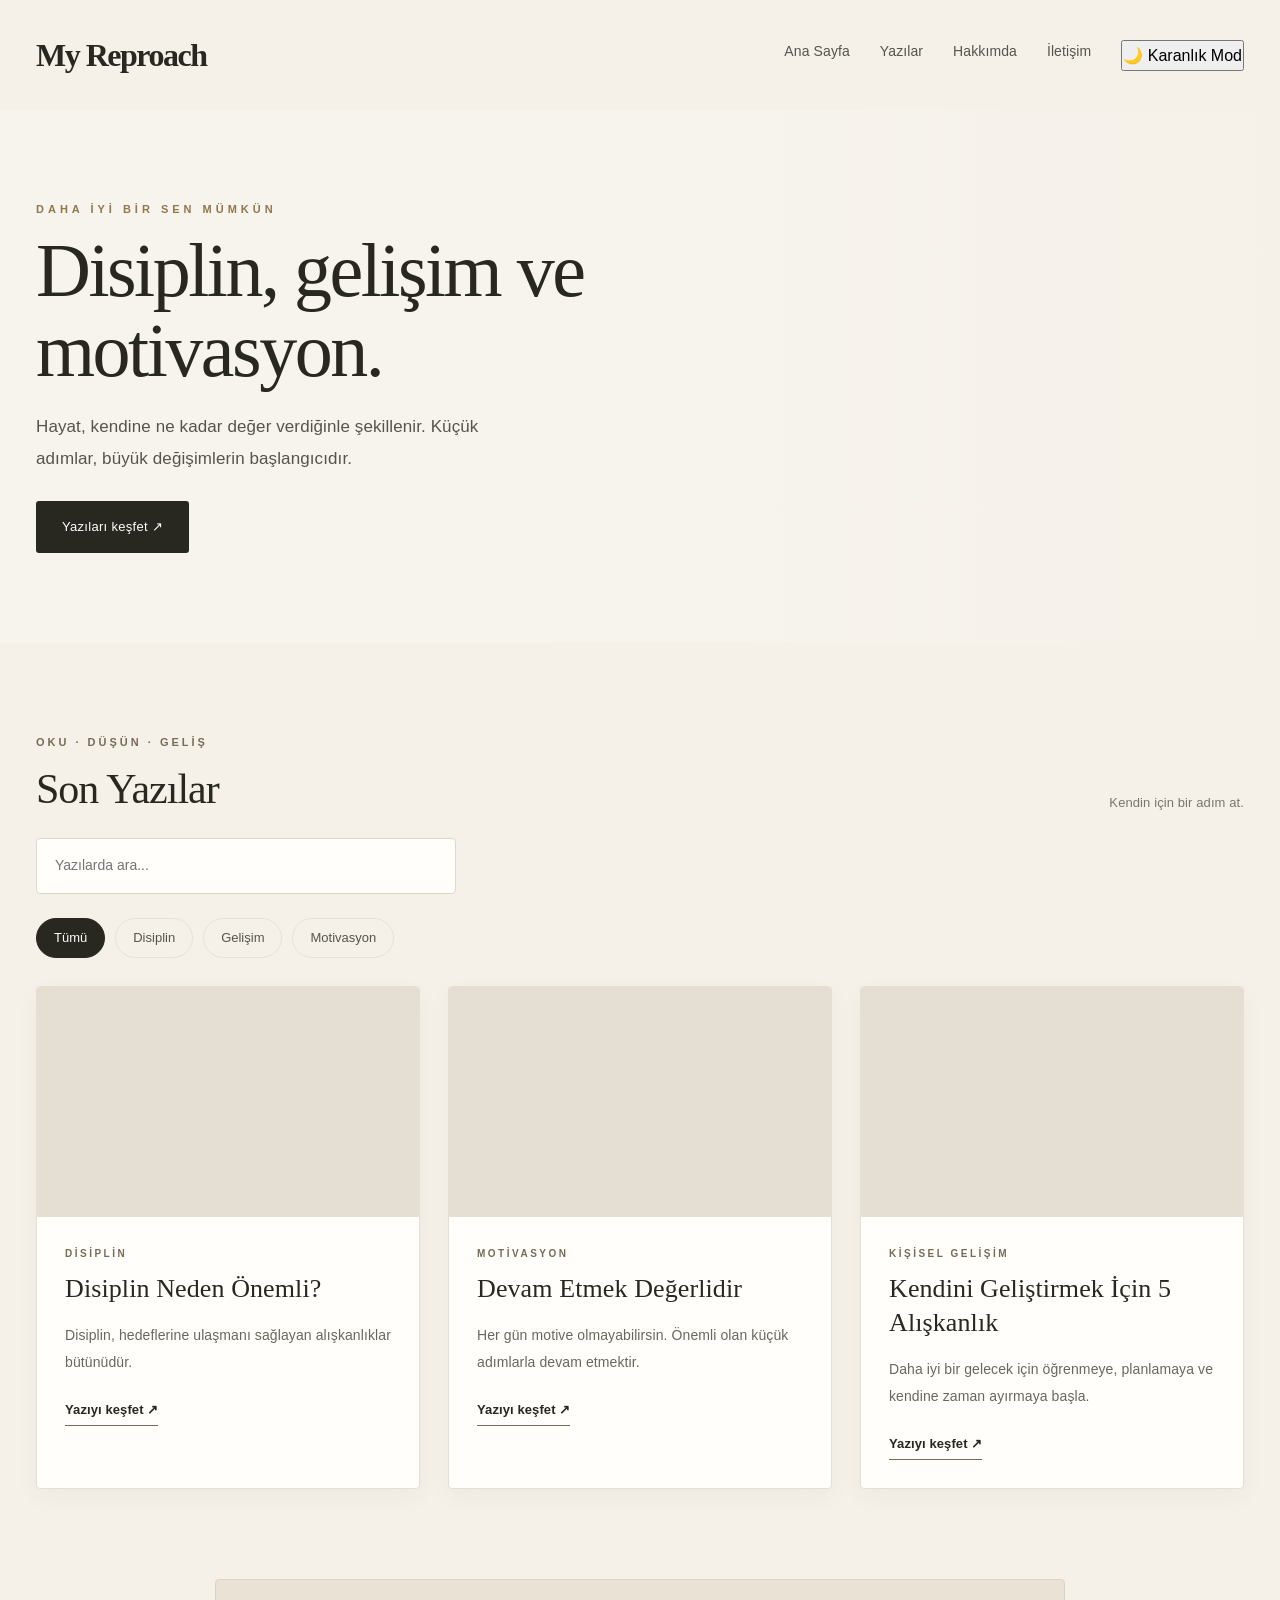
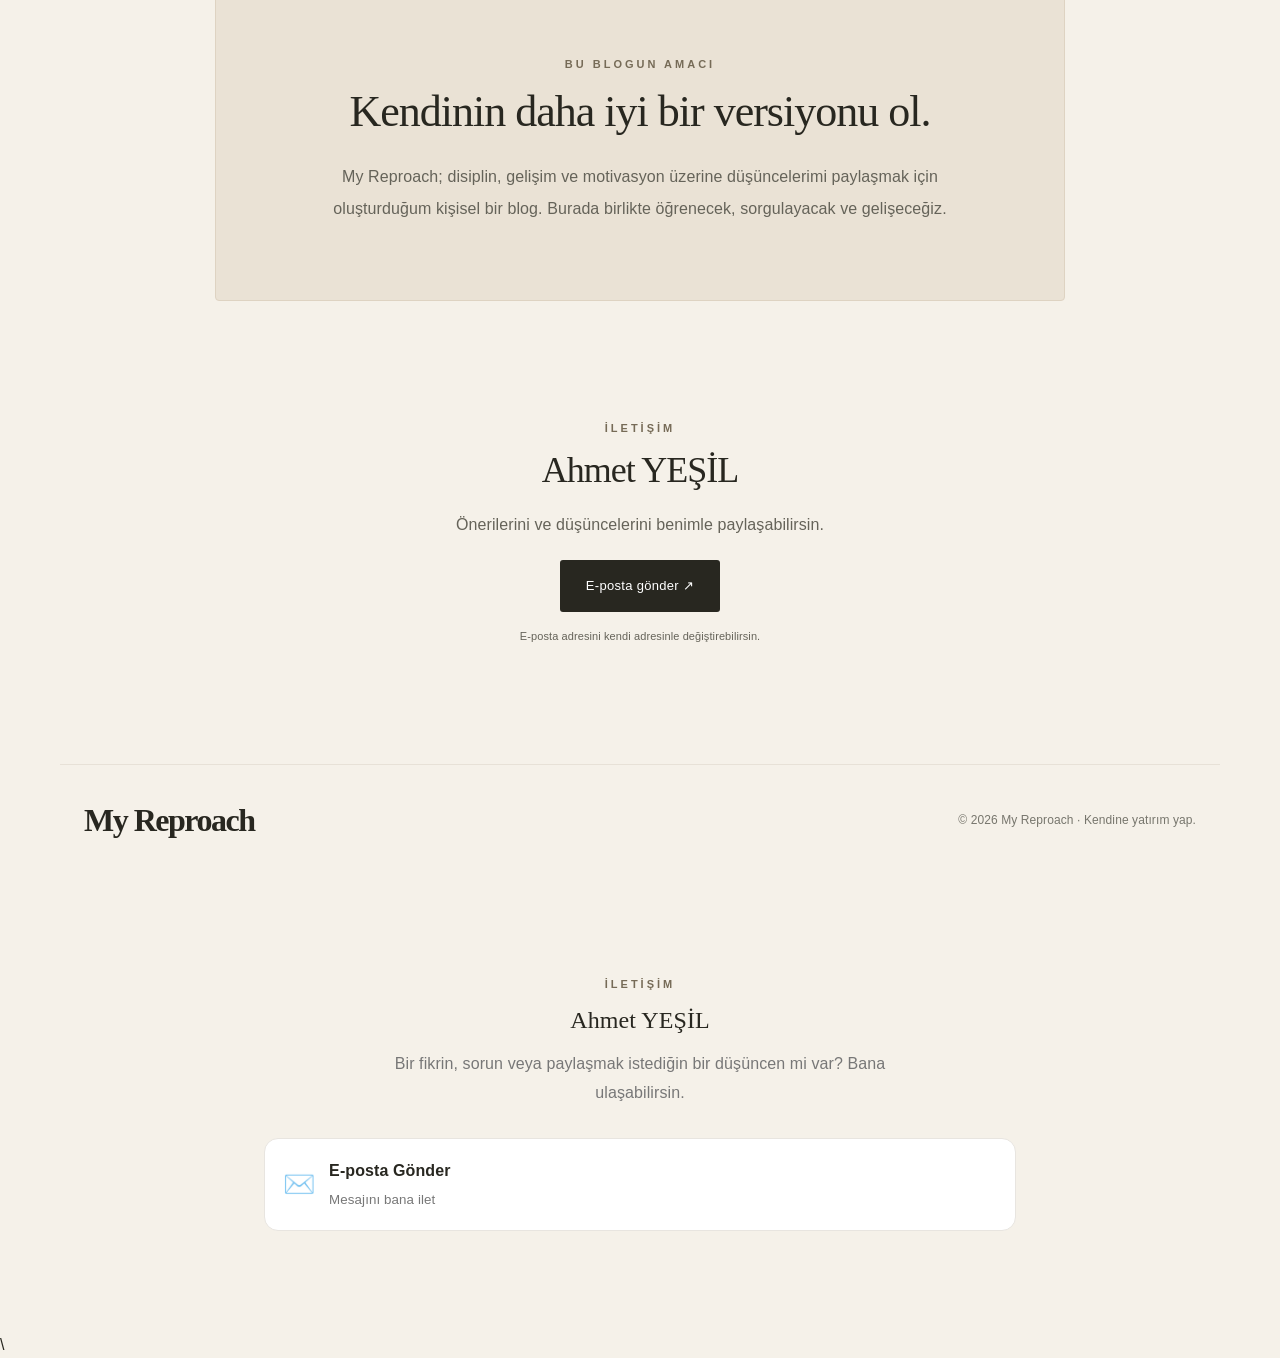
==== my blog.html @ d15cd42d "Add files via upload" ====
<!DOCTYPE html>
<html lang="tr">
<head>
  <meta charset="UTF-8">
  <meta name="viewport" content="width=device-width, initial-scale=1.0">
  <meta name="description" content="My Reproach — disiplin, kişisel gelişim ve motivasyon.">
  <title>My Reproach | Daha İyi Bir Sen</title>
  <link rel="stylesheet" href="style.css">
</head>
<body>

<header class="header">
  <a class="logo" href="#anasayfa">My Reproach</a>
  <nav class="nav">
    <a href="#anasayfa">Ana Sayfa</a>
    <a href="#yazilar">Yazılar</a>
    <a href="#hakkimda">Hakkımda</a>
    <a href="#iletisim">İletişim</a>
    <button id="theme-toggle" type="button">🌙 Karanlık Mod</button>
  </nav>
</header>

<main>
  <section class="hero" id="anasayfa">
    <div class="hero-content">
      <p class="eyebrow">DAHA İYİ BİR SEN MÜMKÜN</p>
      <h1>Disiplin, gelişim ve motivasyon.</h1>
      <p class="hero-text">
        Hayat, kendine ne kadar değer verdiğinle şekillenir.
        Küçük adımlar, büyük değişimlerin başlangıcıdır.
      </p>
      <a href="#yazilar" class="button">Yazıları keşfet ↗</a>
    </div>
  </section>

  <section class="content" id="yazilar">
    <div class="section-heading">
      <div>
        <p class="eyebrow">OKU · DÜŞÜN · GELİŞ</p>
        <h2>Son Yazılar</h2>
      </div>
      <span class="muted">Kendin için bir adım at.</span>
    </div>

    <div class="search-box">
      <input
              type="search"
              id="article-search"
              placeholder="Yazılarda ara..."
              aria-label="Blog yazılarında ara"
      >
    </div>
    <div class="filters" aria-label="Yazı kategorileri">
      <button class="filter active" data-filter="Tümü">Tümü</button>
      <button class="filter" data-filter="Disiplin">Disiplin</button>
      <button class="filter" data-filter="Gelişim">Gelişim</button>
      <button class="filter" data-filter="Motivasyon">Motivasyon</button>
    </div>

    <div class="article-grid">
      <article class="article-card" data-category="Disiplin">
        <div class="article-image image-one" role="img" aria-label="Planlama defteri"></div>
        <div class="article-body">
          <p class="category">DİSİPLİN</p>
          <h3>Disiplin Neden Önemli?</h3>
          <p>Disiplin, hedeflerine ulaşmanı sağlayan alışkanlıklar bütünüdür.</p>
          <a class="read-more" href="#yazi-disiplin">Yazıyı keşfet ↗</a>
        </div>
      </article>

      <article class="article-card" data-category="Motivasyon">
        <div class="article-image image-two" role="img" aria-label="Dağ manzarası"></div>
        <div class="article-body">
          <p class="category">MOTİVASYON</p>
          <h3>Devam Etmek Değerlidir</h3>
          <p>Her gün motive olmayabilirsin. Önemli olan küçük adımlarla devam etmektir.</p>
          <a class="read-more" href="#yazi-motivasyon">Yazıyı keşfet ↗</a>
        </div>
      </article>

      <article class="article-card" data-category="Gelişim">
        <div class="article-image image-three" role="img" aria-label="Çalışma masası"></div>
        <div class="article-body">
          <p class="category">KİŞİSEL GELİŞİM</p>
          <h3>Kendini Geliştirmek İçin 5 Alışkanlık</h3>
          <p>Daha iyi bir gelecek için öğrenmeye, planlamaya ve kendine zaman ayırmaya başla.</p>
          <a class="read-more" href="#yazi-gelisim">Yazıyı keşfet ↗</a>
        </div>
      </article>
    </div>
  </section>

  <!-- Disiplin yazısı: yalnızca bağlantıya tıklayınca görünür -->

  <!-- Disiplin makalesi -->
  <section class="article-detail" id="yazi-disiplin">
    <p class="eyebrow">DİSİPLİN · 5 DAKİKALIK OKUMA</p>
    <h2>Disiplin Neden Önemli?</h2>

    <p>
      Disiplin, her gün motive hissetmek değildir.
      İstemediğin günlerde bile hedeflerin için küçük
      bir adım atabilmektir.
    </p>

    <h3>Küçük adımlarla başla</h3>
    <p>
      Büyük değişimler bir anda gerçekleşmez. Her gün
      20 dakika kitap okumak, çalışma masanı düzenlemek
      veya gününü planlamak zamanla güçlü alışkanlıklara
      dönüşebilir.
    </p>

    <h3>Kendine verdiğin sözleri tut</h3>
    <p>
      Kendine ulaşılabilir hedefler koy. Bir gün planını
      uygulayamadığında vazgeçme; ertesi gün yeniden başla.
      Önemli olan kusursuz olmak değil, devam etmektir.
    </p>

    <a class="read-more" href="#yazilar">← Tüm yazılara dön</a>
  </section>

  <!-- Motivasyon makalesi -->
  <section class="article-detail" id="yazi-motivasyon">
    <p class="eyebrow">MOTİVASYON · 4 DAKİKALIK OKUMA</p>
    <h2>Devam Etmek Değerlidir</h2>

    <p>
      Her gün motive hissetmek zorunda değilsin.
      Bazen yorulabilir veya hedeflerinden uzaklaşabilirsin.
      Önemli olan yeniden başlayabilmektir.
    </p>

    <h3>Küçük adımların gücü</h3>
    <p>
      Büyük hedeflerini küçük parçalara ayır.
      Bir saat çalışamıyorsan 15 dakika çalış.
      Önemli olan mükemmel olmak değil, başlamaktır.
    </p>

    <h3>Kendini başkalarıyla kıyaslama</h3>
    <p>
      Başkalarının ne yaptığına değil, kendi gelişimine
      odaklan. Dünkü hâlinden daha iyi olmak için çabala.
    </p>

    <a class="read-more" href="#yazilar">← Tüm yazılara dön</a>
  </section>

  <!-- Kişisel gelişim makalesi -->
  <section class="article-detail" id="yazi-gelisim">
    <p class="eyebrow">KİŞİSEL GELİŞİM · 5 DAKİKALIK OKUMA</p>
    <h2>Kendini Geliştirmek İçin 5 Alışkanlık</h2>

    <h3>1. Her gün öğren</h3>
    <p>Kitap okuyarak veya yeni bir beceri öğrenerek kendine yatırım yap.</p>

    <h3>2. Gününü planla</h3>
    <p>Her gün tamamlamak istediğin üç önemli işi belirle.</p>

    <h3>3. Hareket et</h3>
    <p>Yürüyüşe ve düzenli fiziksel aktiviteye zaman ayır.</p>

    <h3>4. Teknoloji kullanımını yönet</h3>
    <p>Dikkatini dağıtan bildirimleri sınırlandır ve öğrenmeye odaklan.</p>

    <h3>5. İlerlemeni takip et</h3>
    <p>Her akşam neler öğrendiğini ve yarın neyi geliştirebileceğini düşün.</p>

    <a class="read-more" href="#yazilar">← Tüm yazılara dön</a>
  </section>


  <section class="about" id="hakkimda">
    <p class="eyebrow">BU BLOGUN AMACI</p>
    <h2>Kendinin daha iyi bir versiyonu ol.</h2>
    <p>
      My Reproach; disiplin, gelişim ve motivasyon üzerine
      düşüncelerimi paylaşmak için oluşturduğum kişisel bir blog.
      Burada birlikte öğrenecek, sorgulayacak ve gelişeceğiz.
    </p>
  </section>

  <section class="contact" id="iletisim">
    <p class="eyebrow">İLETİŞİM</p>
    <h2>Ahmet YEŞİL</h2>
    <p>Önerilerini ve düşüncelerini benimle paylaşabilirsin.</p>
    <a class="button" href="mailto:merhaba@example.com">E-posta gönder ↗</a>
    <p class="muted small">E-posta adresini kendi adresinle değiştirebilirsin.</p>
  </section>
</main>

<footer class="footer">
  <a class="logo" href="#anasayfa">My Reproach</a>
  <p>© 2026 My Reproach · Kendine yatırım yap.</p>
</footer>

<script>
  const filters = document.querySelectorAll(".filter");
  const articles = document.querySelectorAll(".article-card");
  const searchInput = document.getElementById("article-search");
  const themeButton = document.getElementById("theme-toggle");

  function filterArticles() {
    const activeFilter = document.querySelector(".filter.active");
    const selected = activeFilter
            ? activeFilter.dataset.filter
            : "Tümü";

    const searchTerm = searchInput.value
            .toLocaleLowerCase("tr-TR")
            .trim();

    articles.forEach(function (article) {
      const matchesCategory =
              selected === "Tümü" ||
              article.dataset.category === selected;

      const matchesSearch = article.textContent
              .toLocaleLowerCase("tr-TR")
              .includes(searchTerm);

      article.hidden = !(matchesCategory && matchesSearch);
    });
  }

  filters.forEach(function (button) {
    button.addEventListener("click", function () {
      filters.forEach(function (item) {
        item.classList.remove("active");
      });

      button.classList.add("active");
      filterArticles();
    });
  });

  searchInput.addEventListener("input", filterArticles);

  themeButton.addEventListener("click", function () {
    document.body.classList.toggle("dark-mode");

    if (document.body.classList.contains("dark-mode")) {
      themeButton.textContent = "☀️ Açık Mod";
    } else {
      themeButton.textContent = "🌙 Karanlık Mod";
    }
  });
</script>

</section>

<!-- İletişim Bölümü -->
<section id="iletisim" class="contact-section">
  <p class="eyebrow">İLETİŞİM</p>

  <h2>Ahmet YEŞİL </h2>


  <p class="contact-description">
    Bir fikrin, sorun veya paylaşmak istediğin
    bir düşüncen mi var? Bana ulaşabilirsin.
  </p>




    <!-- E-posta Gönder Butonu -->
    <a href="mailto:ysllcanahmet06@gmail.com?subject=My%20Reproach%20-%20Iletisim"
       class="contact-link email-button">
      <span>✉️</span>
      <span>
        <strong>E-posta Gönder</strong>
        <small>Mesajını bana ilet</small>
    </span>
    </a>

</section>

</body>
</html>
\
---- style.css ----
/* 1. Temel ayarlar */
:root {
    --background: #f7f4ee;
    --surface: #fffefa;
    --text: #282720;
    --muted: #77766d;
    --accent: #766b57;
    --border: #e7e1d7;
}

* {
    box-sizing: border-box;
    margin: 0;
    padding: 0;
}

html {
    scroll-behavior: smooth;
}

body {
    background: var(--background);
    color: var(--text);
    font-family: Arial, sans-serif;
    line-height: 1.7;
}

a {
    color: inherit;
    text-decoration: none;
}

button {
    font: inherit;
    cursor: pointer;
}

/* 2. Üst menü */
.header {
    max-width: 1160px;
    margin: auto;
    min-height: 88px;
    padding: 20px 24px;
    display: flex;
    align-items: center;
    justify-content: space-between;
    gap: 24px;
}

.logo {
    font-family: Georgia, serif;
    font-size: 27px;
    font-weight: bold;
    letter-spacing: -1px;
}

.nav {
    display: flex;
    gap: 28px;
    flex-wrap: wrap;
}

.nav a {
    font-size: 14px;
    color: #55544d;
    transition: color 0.2s;
}

.nav a:hover,
.read-more:hover {
    color: var(--accent);
}

/* 3. Karşılama alanı */
.hero {
    min-height: 400px;
    display: flex;
    align-items: center;
    background:
            linear-gradient(90deg,
            #f7f4ee 0%,
            rgba(247, 244, 238, 0.96) 34%,
            rgba(247, 244, 238, 0.12) 100%),
            url("https://images.unsplash.com/photo-1464822759023-fed622ff2c3b?auto=format&fit=crop&w=1800&q=85")
            center 48% / cover no-repeat;
}

.hero-content {
    width: 1160px;
    padding: 60px 24px;
    margin: auto;
}

.eyebrow {
    font-size: 11px;
    font-weight: bold;
    letter-spacing: 3px;
    color: var(--accent);
    margin-bottom: 12px;
}

h1,
h2,
h3 {
    font-family: Georgia, "Times New Roman", serif;
    font-weight: normal;
    line-height: 1.2;
}

.hero h1 {
    max-width: 560px;
    font-size: clamp(38px, 5vw, 58px);
    letter-spacing: -1.5px;
}

.hero-text {
    max-width: 480px;
    margin: 20px 0 26px;
    color: #55544d;
    font-size: 17px;
}

.button {
    display: inline-block;
    padding: 12px 22px;
    background: var(--text);
    color: white;
    border-radius: 5px;
    font-size: 13px;
    transition: transform 0.2s, background 0.2s;
}

.button:hover {
    background: var(--accent);
    transform: translateY(-2px);
}

/* 4. Yazı bölümü */
.content {
    max-width: 1160px;
    margin: auto;
    padding: 76px 24px;
}

.section-heading {
    display: flex;
    align-items: end;
    justify-content: space-between;
    gap: 20px;
    margin-bottom: 24px;
}

.section-heading h2,
.about h2,
.contact h2 {
    font-size: 36px;
}

.muted {
    color: var(--muted);
    font-size: 13px;
}

.filters {
    display: flex;
    flex-wrap: wrap;
    gap: 10px;
    margin-bottom: 28px;
}

.filter {
    border: 1px solid var(--border);
    border-radius: 30px;
    background: transparent;
    padding: 8px 17px;
    color: #55544d;
    font-size: 13px;
    transition: all 0.2s;
}

.filter:hover,
.filter.active {
    background: var(--text);
    color: white;
    border-color: var(--text);
}

.article-grid {
    display: grid;
    grid-template-columns: repeat(3, minmax(0, 1fr));
    gap: 24px;
}

.article-card {
    background: var(--surface);
    border: 1px solid var(--border);
    border-radius: 8px;
    overflow: hidden;
    transition: transform 0.25s, box-shadow 0.25s;
}

.article-card:hover {
    transform: translateY(-5px);
    box-shadow: 0 12px 30px #302b1b0d;
}

.article-card[hidden] {
    display: none;
}

.article-image {
    height: 200px;
    background-color: #e5dfd3;
    background-size: cover;
    background-position: center;
}

.image-one {
    background-image: url("https://images.unsplash.com/photo-1455390582262-044cdead277a?auto=format&fit=crop&w=800&q=80");
}

.image-two {
    background-image: url("https://images.unsplash.com/photo-1464822759023-fed622ff2c3b?auto=format&fit=crop&w=800&q=80");
}

.image-three {
    background-image: url("https://images.unsplash.com/photo-1499750310107-5fef28a66643?auto=format&fit=crop&w=800&q=80");
}

.article-body {
    padding: 23px;
}

.category {
    font-size: 10px;
    font-weight: bold;
    letter-spacing: 2px;
    color: var(--accent);
    margin-bottom: 10px;
}

.article-body h3 {
    font-size: 23px;
    margin-bottom: 13px;
}

.article-body > p:not(.category) {
    color: #69685f;
    font-size: 14px;
    margin-bottom: 20px;
}

.read-more {
    font-size: 13px;
    font-weight: bold;
}

/* 5. Hakkımda ve iletişim */
.about,
.contact {
    max-width: 850px;
    margin: 0 auto 60px;
    padding: 58px 32px;
    text-align: center;
}

.about {
    background: #eee8dd;
    border-radius: 10px;
}

.about h2,
.contact h2 {
    margin-bottom: 18px;
}

.about > p:not(.eyebrow),
.contact > p:not(.eyebrow) {
    max-width: 620px;
    margin-left: auto;
    margin-right: auto;
    color: #656359;
}

.contact .button {
    margin-top: 22px;
}

.contact .small {
    font-size: 11px;
    margin-top: 15px;
}

/* 6. Alt bilgi */
.footer {
    border-top: 1px solid var(--border);
    max-width: 1160px;
    margin: auto;
    padding: 28px 24px;
    display: flex;
    align-items: center;
    justify-content: space-between;
    gap: 20px;
}

.footer p {
    font-size: 12px;
    color: var(--muted);
}

/* 7. Telefon ve tablet uyumu */
@media (max-width: 800px) {
    .header {
        flex-direction: column;
        gap: 15px;
    }

    .nav {
        justify-content: center;
        gap: 16px;
    }

    .hero {
        min-height: 380px;
        background-position: 58% center;
    }

    .hero-content {
        padding: 50px 24px;
    }

    .article-grid {
        grid-template-columns: repeat(2, minmax(0, 1fr));
    }

    .section-heading {
        align-items: start;
        flex-direction: column;
    }

    .about,
    .contact {
        margin-left: 20px;
        margin-right: 20px;
    }
}

@media (max-width: 520px) {
    .logo {
        font-size: 25px;
    }

    .nav {
        gap: 12px;
    }

    .nav a {
        font-size: 12px;
    }

    .hero h1 {
        font-size: 40px;
    }

    .hero-text {
        font-size: 15px;
    }

    .content {
        padding: 50px 18px;
    }

    .article-grid {
        grid-template-columns: 1fr;
    }

    .article-image {
        height: 220px;
    }

    .section-heading h2,
    .about h2,
    .contact h2 {
        font-size: 30px;
    }

    .about,
    .contact {
        padding: 40px 20px;
    }

    .footer {
        flex-direction: column;
        text-align: center;
    }
}
    /* 9. Makale sayfası görünümü */
    .article-detail {
        display: none;
        max-width: 760px;
        margin: 0 auto 70px;
        padding: 45px 28px;
        background: var(--surface);
        border: 1px solid var(--border);
        border-radius: 10px;
        scroll-margin-top: 24px;
    }

    .article-detail:target {
        display: block;
    }

    .article-detail h2 {
        font-size: 38px;
        margin-bottom: 24px;
    }

    .article-detail h3 {
        font-size: 25px;
        margin: 28px 0 12px;
    }

    .article-detail p:not(.eyebrow) {
        color: #656359;
        margin-bottom: 18px;
    }

    .article-detail .read-more {
        display: inline-block;
        margin-top: 12px;
    }

    /* Telefon ekranları */
    @media (max-width: 520px) {
        .article-detail {
            margin: 0 18px 45px;
            padding: 30px 20px;
        }

        .article-detail h2 {
            font-size: 30px;
        }
    }
.article-detail {
    margin-left: 10px;
    margin-right: 10px;
    padding: 22px 16px;
}

.article-detail h2 {
    font-size: 26px;
}

button,
.read-more {
    max-width: 100%;
}
}
/* My Reproach - Karanlık Mod */

border-radius: 8px;
padding: 9px 12px;
cursor: pointer;
}

body.dark-mode .filter {
    color: #f1efe7;
    border-color: #55564c;
}

body.dark-mode .filter.active,
body.dark-mode .filter:hover {
    background-color: #d6c6a1;
    color: #171815;
    border-color: #d6c6a1;
}body.dark-mode {
     background-color: #171815 !important;
 }

body.dark-mode .header,
body.dark-mode .content,
body.dark-mode .footer,
body.dark-mode .about,
body.dark-mode .contact {
    background-color: #171815 !important;
}

body.dark-mode .article-card,
body.dark-mode .article-detail {
    background-color: #24251f !important;
}
/* MY REPROACH - PROFESYONEL TASARIM */

/* Sayfanın genel görünümü */
body {
    letter-spacing: 0.1px;
    -webkit-font-smoothing: antialiased;
}

/* Üst menü */
.header {
    max-width: 1240px;
    min-height: 96px;
    padding: 24px 32px;
}

.logo {
    font-size: 30px;
    letter-spacing: -1.5px;
}

.nav {
    gap: 30px;
}

.nav a {
    position: relative;
    padding-bottom: 5px;
}

.nav a::after {
    content: "";
    position: absolute;
    left: 0;
    bottom: 0;
    width: 0;
    height: 1px;
    background: var(--accent);
    transition: width 0.25s ease;
}

.nav a:hover::after {
    width: 100%;
}

/* Daha etkileyici giriş alanı */
.hero {
    min-height: 480px;
}

.hero-content {
    max-width: 1240px;
    width: 100%;
    padding: 80px 32px;
}

.hero h1 {
    max-width: 620px;
    font-size: clamp(42px, 5.5vw, 68px);
    line-height: 1.08;
    letter-spacing: -2px;
}

.hero-text {
    line-height: 1.9;
    max-width: 460px;
}

/* Butonlar */
.button {
    padding: 14px 24px;
    border-radius: 3px;
    letter-spacing: 0.3px;
}

.button:hover {
    transform: translateY(-3px);
}

/* Yazı kartları */
.article-card {
    border-radius: 5px;
    transition: transform 0.25s ease, box-shadow 0.25s ease;
}

.article-image {
    transition: transform 0.4s ease;
}

.article-card:hover {
    transform: translateY(-6px);
    box-shadow: 0 16px 35px rgba(40, 39, 32, 0.10);
}

/* Bölümler */
.content {
    padding-top: 90px;
    padding-bottom: 90px;
}

.section-heading h2,
.about h2,
.contact h2 {
    letter-spacing: -1px;
}

/* Mobil cihazlarda taşmayı önle */
@media (max-width: 800px) {
    .header {
        padding: 22px 18px;
    }

    .hero-content {
        padding: 60px 24px;
    }

    .hero h1 {
        font-size: clamp(38px, 8vw, 54px);
    }

    .content {
        padding-top: 60px;
        padding-bottom: 60px;
    }
}
/* MY REPROACH - GELİŞMİŞ BLOG KARTLARI */

.article-card {
    border-radius: 6px;
    box-shadow: 0 4px 18px rgba(40, 39, 32, 0.04);
}

.article-body {
    padding: 28px;
}

.category {
    letter-spacing: 2.5px;
    font-size: 10px;
    text-transform: uppercase;
}

.article-body h3 {
    font-size: 25px;
    line-height: 1.3;
    margin-bottom: 16px;
}

.article-body > p:not(.category) {
    line-height: 1.9;
}

.read-more {
    display: inline-block;
    padding-bottom: 4px;
    border-bottom: 1px solid var(--accent);
    transition: opacity 0.2s ease;
}

.read-more:hover {
    opacity: 0.65;
}

/* Karanlık mod kartları */
body.dark-mode .article-card {
    background-color: #24251f !important;
    border-color: #414239 !important;
}

body.dark-mode .article-body h3 {
    color: #f1efe7 !important;
}

body.dark-mode .article-body > p:not(.category) {
    color: #c5c3b9 !important;
}

body.dark-mode .category,
body.dark-mode .read-more {
    color: #d6c6a1 !important;
}
/* YAZAR İMZASI */
.author-signature {
    margin-top: 28px;
    font-family: Georgia, "Times New Roman", serif;
    font-size: 24px;
    font-style: italic;
    letter-spacing: -0.5px;
    color: var(--accent);
}

body.dark-mode .author-signature {
    color: #d6c6a1 !important;
}

/* HAKKIMDA BÖLÜMÜ */
.about {
    padding: 70px 36px;
    border: 1px solid var(--border);
}

.about h2 {
    max-width: 650px;
    margin: 0 auto 22px;
    font-size: clamp(30px, 4vw, 42px);
    line-height: 1.2;
}

.about > p:not(.eyebrow) {
    line-height: 2;
}
/* MY REPROACH - YENİ TASARIM */

/* Genel görünüm */
body {
    background: #f5f1e9;
    color: #282720;
    font-family: Arial, sans-serif;
}

/* Üst menü */
.header {
    max-width: 1280px;
    min-height: 100px;
    padding: 28px 36px;
}

.logo {
    font-family: Georgia, serif;
    font-size: 32px;
    letter-spacing: -1.5px;
}

.nav a {
    font-size: 14px;
    transition: color 0.2s ease;
}

.nav a:hover {
    color: #a18455;
}

/* Büyük giriş alanı */
.hero {
    min-height: 520px;
    background:
            linear-gradient(
                    90deg,
                    rgba(247, 244, 238, 0.98) 0%,
                    rgba(247, 244, 238, 0.88) 42%,
                    rgba(247, 244, 238, 0.08) 100%
            ),
            url("https://images.unsplash.com/photo-1464822759023-fed622ff2c3b?auto=format&fit=crop&w=1800&q=85")
            center 48% / cover no-repeat;
}

.hero-content {
    max-width: 1280px;
    width: 100%;
    padding: 90px 36px;
}

.hero .eyebrow {
    letter-spacing: 4px;
    color: #92764c;
}

.hero h1 {
    max-width: 650px;
    font-size: clamp(46px, 6vw, 76px);
    line-height: 1.05;
    letter-spacing: -2.5px;
}

.hero-text {
    font-size: 17px;
    line-height: 1.9;
    max-width: 450px;
}

/* Yazı alanı */
.content {
    max-width: 1280px;
    padding: 90px 36px;
}

.section-heading h2 {
    font-size: 42px;
}

.article-grid {
    gap: 28px;
}

.article-card {
    border: 1px solid #e5ded2;
    border-radius: 4px;
    box-shadow: 0 8px 25px rgba(40, 39, 32, 0.04);
    transition: transform 0.25s ease, box-shadow 0.25s ease;
}

.article-card:hover {
    transform: translateY(-7px);
    box-shadow: 0 18px 35px rgba(40, 39, 32, 0.10);
}

.article-image {
    height: 230px;
}

.article-body {
    padding: 28px;
}

.article-body h3 {
    font-size: 26px;
    line-height: 1.3;
}

/* Hakkımda */
.about {
    background: #eae2d5;
    border: 1px solid #ded3c2;
    border-radius: 4px;
    padding: 75px 36px;
}

.about h2 {
    font-size: clamp(32px, 4vw, 44px);
}

/* Buton */
.button {
    border-radius: 3px;
    padding: 15px 26px;
    letter-spacing: 0.3px;
}

/* Karanlık modun mevcut çalışmasını koru */
body.dark-mode {
    background: #171815 !important;
    color: #f1efe7;
}

body.dark-mode .header,
body.dark-mode .content,
body.dark-mode .footer {
    background-color: #171815 !important;
}

body.dark-mode .article-card,
body.dark-mode .article-detail,
body.dark-mode .about,
body.dark-mode .contact {
    background-color: #24251f !important;
    border-color: #414239 !important;
    color: #f1efe7;
}

/* Karanlık modda giriş fotoğrafı ve koyu yazılar */
body.dark-mode .hero {
    background:
            linear-gradient(
                    90deg,
                    #f7f4ee 0%,
                    rgba(247, 244, 238, 0.96) 34%,
                    rgba(247, 244, 238, 0.12) 100%
            ),
            url("https://images.unsplash.com/photo-1464822759023-fed622ff2c3b?auto=format&fit=crop&w=1800&q=85")
            center 48% / cover no-repeat !important;
}

body.dark-mode .hero .eyebrow,
body.dark-mode .hero h1,
body.dark-mode .hero .hero-text {
    color: #22231f !important;
}

/* Küçük ekranlar */
@media (max-width: 800px) {
    .hero {
        min-height: 430px;
    }

    .hero-content {
        padding: 65px 24px;
    }

    .content {
        padding: 60px 20px;
    }

    .article-image {
        height: 200px;
    }
}
/* MY REPROACH - YAZI ARAMA KUTUSU */

.search-box {
    max-width: 420px;
    margin-bottom: 24px;
}

.search-box input {
    width: 100%;
    padding: 15px 18px;
    border: 1px solid #ded7ca;
    border-radius: 4px;
    background: #fffefa;
    color: #282720;
    font: inherit;
    font-size: 14px;
    outline: none;
    transition: border-color 0.2s, box-shadow 0.2s;
}

.search-box input:focus {
    border-color: #92764c;
    box-shadow: 0 0 0 3px rgba(146, 118, 76, 0.12);
}

body.dark-mode .search-box input {
    background: #24251f;
    color: #f1efe7;
    border-color: #55564c;
}

body.dark-mode .search-box input::placeholder {
    color: #b8b5a9;
}

/* Makale detaylarını normalde gizle */
.article-detail {
    display: none;
    max-width: 800px;
    margin: 60px auto;
    padding: 30px;
    line-height: 1.8;
}

/* Yalnızca bağlantıya tıklanan makaleyi göster */
.article-detail:target {
    display: block;
}

/* Makale açıldığında okunabilir görünüm */
.article-detail h2 {
    margin-bottom: 20px;
}

.article-detail h3 {
    margin-top: 28px;
}

.article-detail p {
    margin-bottom: 16px;
}

/* Makaleleri gizle */
.article-detail {
    display: none !important;
}

/* Yalnızca seçilen makaleyi göster */
.article-detail:target {
    display: block !important;
}
.article-detail {
    display: none !important;
}

.article-detail:target {
    display: block !important;
}
/* Makale detaylarını başlangıçta gizle */
.article-detail {
    display: none;
    padding: 30px;
    margin: 30px auto;
    max-width: 800px;
    background: #ffffff;
    border-radius: 12px;
    line-height: 1.8;
}

/* Yalnızca seçilen makaleyi göster */
.article-detail:target {
    display: block;
}

/* Makale açılınca diğer içerikleri gizle */
body:has(.article-detail:target) .articles-section {
    display: none;
}

/* MOBİL UYUMLULUK */
* {
    box-sizing: border-box;
}

html {
    scroll-behavior: smooth;
}

img {
    max-width: 100%;
    height: auto;
}

body {
    margin: 0;
    overflow-wrap: break-word;
}

@media (max-width: 768px) {
    /* Sayfanın yan boşlukları */
    .container,
    main,
    section {
        max-width: 100%;
    }

    /* Başlıklar */
    h1 {
        font-size: 2rem;
        line-height: 1.25;
    }

    h2 {
        font-size: 1.6rem;
    }

    h3 {
        font-size: 1.2rem;
    }

    /* Yazı kartları */
    .articles-section,
    .article-card {
        width: 100%;
    }

    .article-card {
        padding: 18px;
    }

    /* Makale içerikleri */
    .article-detail {
        width: 100%;
        padding: 20px;
        margin: 20px auto;
    }

    .article-detail p {
        font-size: 16px;
        line-height: 1.8;
    }

    /* Menü ve filtreler */
    nav,
    .filters,
    .filter-container {
        flex-wrap: wrap;
        gap: 10px;
    }

    button,
    .read-more {
        max-width: 100%;
    }
}

@media (max-width: 480px) {
    h1 {
        font-size: 1.7rem;
    }

    .article-card,
    .article-detail {
        padding: 16px;
    }

    .filter {
        font-size: 14px;
        padding: 8px 12px;
    }
}

/* İLETİŞİM BÖLÜMÜ */
.contact-section {
    max-width: 800px;
    margin: 60px auto;
    padding: 40px 24px;
    text-align: center;
}

.contact-description {
    max-width: 550px;
    margin: 16px auto 30px;
    line-height: 1.8;
    color: #777;
}

.contact-links {
    display: flex;
    justify-content: center;
    flex-wrap: wrap;
    gap: 16px;
}

.contact-link {
    display: flex;
    align-items: center;
    gap: 14px;
    min-width: 220px;
    padding: 18px;
    text-align: left;
    text-decoration: none;
    color: inherit;
    background: #fff;
    border: 1px solid #e8e5e0;
    border-radius: 14px;
    transition: transform 0.2s, box-shadow 0.2s;
}

.contact-link:hover {
    transform: translateY(-4px);
    box-shadow: 0 8px 24px #0000000d;
}

.contact-link > span:first-child {
    font-size: 26px;
}

.contact-link strong,
.contact-link small {
    display: block;
}

.contact-link small {
    margin-top: 5px;
    color: #777;
}

@media (max-width: 480px) {
    .contact-section {
        padding: 28px 16px;
    }

    .contact-links {
        flex-direction: column;
    }

    .contact-link {
        width: 100%;
        min-width: 0;
    }
}
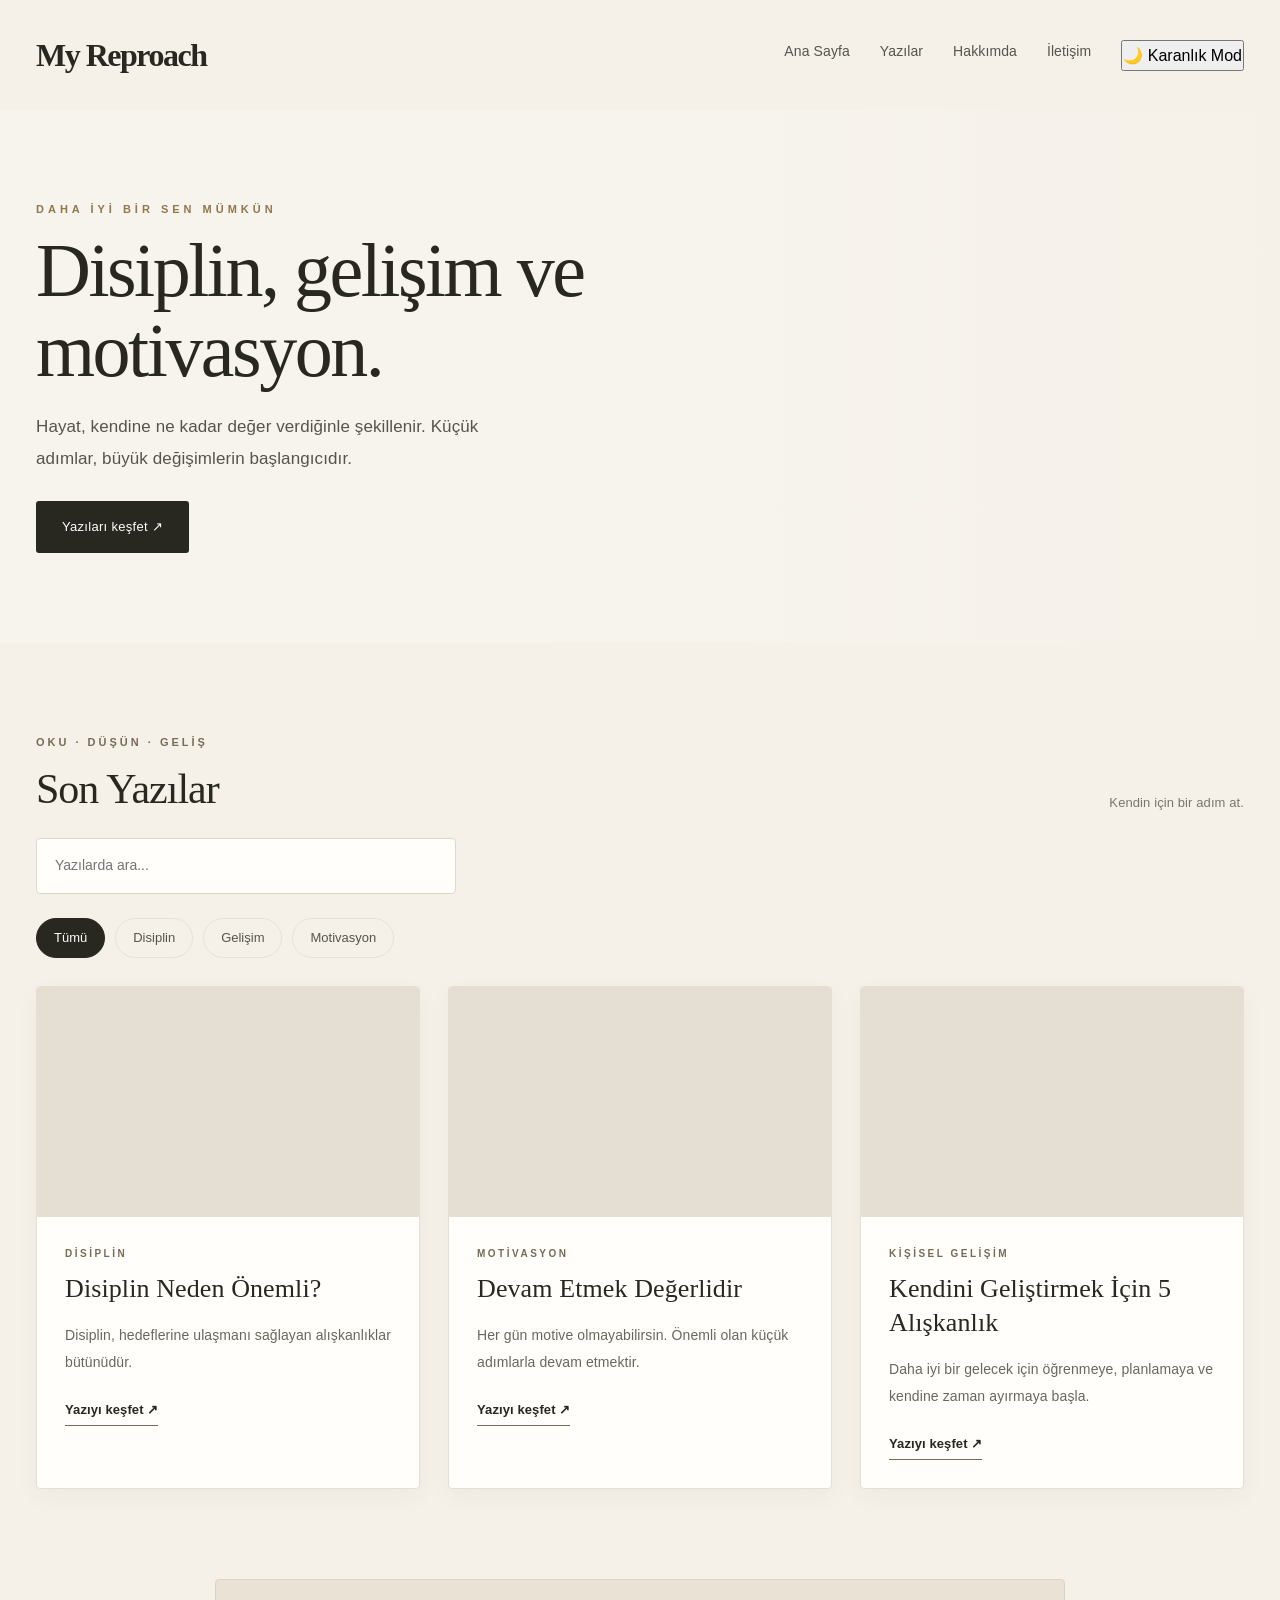
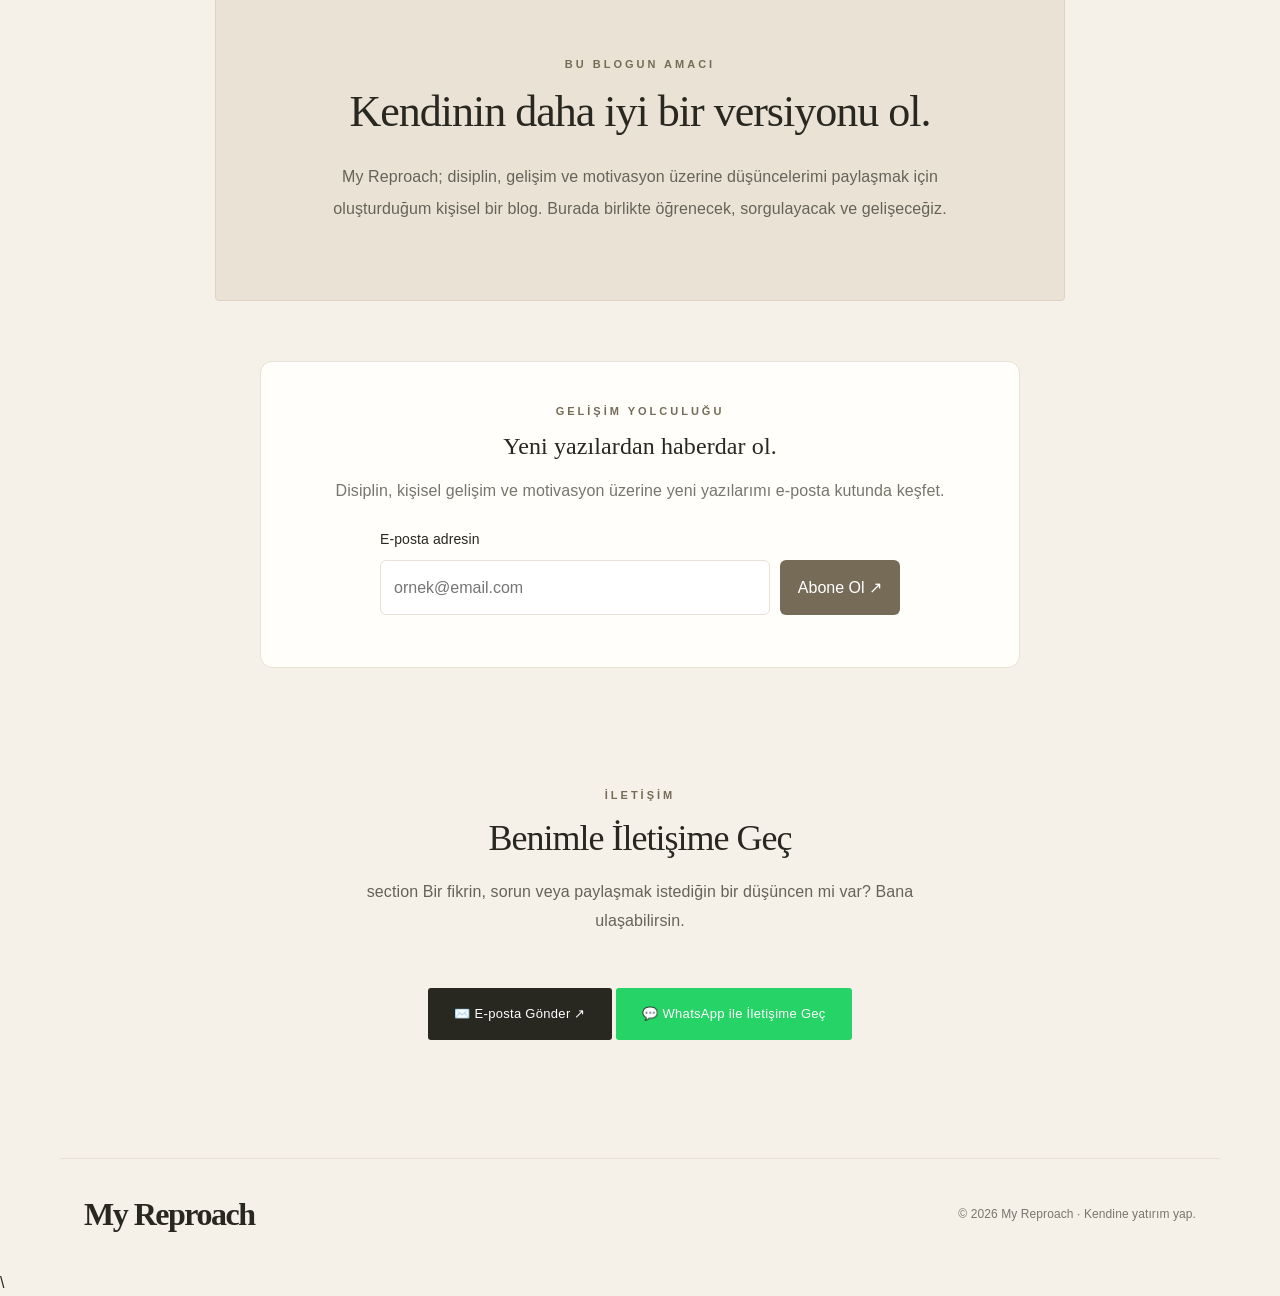
==== commit 01961a56: "Add files via upload" ====
--- a/my blog.html
+++ b/my blog.html
@@ -182,13 +182,65 @@
     </p>
   </section>
 
+  <!-- E-posta Abonelik Bölümü -->
+  <section class="newsletter" id="abonelik">
+    <p class="eyebrow">GELİŞİM YOLCULUĞU</p>
+    <h2>Yeni yazılardan haberdar ol.</h2>
+
+    <p>
+      Disiplin, kişisel gelişim ve motivasyon üzerine
+      yeni yazılarımı e-posta kutunda keşfet.
+    </p>
+
+    <form id="newsletter-form">
+      <label for="subscriber-email">E-posta adresin</label>
+
+      <div class="newsletter-input">
+        <input
+                type="email"
+                id="subscriber-email"
+                name="email"
+                placeholder="ornek@email.com"
+                autocomplete="email"
+                required
+        >
+
+        <button type="submit">Abone Ol ↗</button>
+      </div>
+
+      <p id="newsletter-message" aria-live="polite"></p>
+    </form>
+  </section>
+
+
+
   <section class="contact" id="iletisim">
     <p class="eyebrow">İLETİŞİM</p>
-    <h2>Ahmet YEŞİL</h2>
-    <p>Önerilerini ve düşüncelerini benimle paylaşabilirsin.</p>
-    <a class="button" href="mailto:merhaba@example.com">E-posta gönder ↗</a>
-    <p class="muted small">E-posta adresini kendi adresinle değiştirebilirsin.</p>
-  </section>
+    <h2>Benimle İletişime Geç</h2>
+
+    <p class="contact-description">section
+      Bir fikrin, sorun veya paylaşmak istediğin
+      bir düşüncen mi var? Bana ulaşabilirsin.
+    </p>
+
+    <a
+            class="button"
+            href="mailto:ysllcanahmet06@gmail.com?subject=My%20Reproach%20-%20Iletisim"
+    >
+      ✉️ E-posta Gönder ↗
+    </a>
+
+    <a
+            class="button whatsapp-button"
+            href="https://wa.me/905010895001?text=Merhaba%2C%20My%20Reproach%20sitenizden%20ula%C5%9F%C4%B1yorum."
+            target="_blank"
+            rel="noopener noreferrer"
+    >
+      💬 WhatsApp ile İletişime Geç
+    </a>
+
+  </section>
+
 </main>
 
 <footer class="footer">
@@ -249,34 +301,6 @@
   });
 </script>
 
-</section>
-
-<!-- İletişim Bölümü -->
-<section id="iletisim" class="contact-section">
-  <p class="eyebrow">İLETİŞİM</p>
-
-  <h2>Ahmet YEŞİL </h2>
-
-
-  <p class="contact-description">
-    Bir fikrin, sorun veya paylaşmak istediğin
-    bir düşüncen mi var? Bana ulaşabilirsin.
-  </p>
-
-
-
-
-    <!-- E-posta Gönder Butonu -->
-    <a href="mailto:ysllcanahmet06@gmail.com?subject=My%20Reproach%20-%20Iletisim"
-       class="contact-link email-button">
-      <span>✉️</span>
-      <span>
-        <strong>E-posta Gönder</strong>
-        <small>Mesajını bana ilet</small>
-    </span>
-    </a>
-
-</section>
 
 </body>
 </html>
--- a/style.css
+++ b/style.css
@@ -1146,3 +1146,84 @@
         min-width: 0;
     }
 }
+
+/* E-posta abonelik alanı */
+.newsletter {
+    max-width: 760px;
+    margin: 60px auto;
+    padding: 40px 24px;
+    text-align: center;
+    background: var(--surface);
+    border: 1px solid var(--border);
+    border-radius: 12px;
+}
+
+.newsletter h2 {
+    margin-bottom: 16px;
+}
+
+.newsletter > p:not(.eyebrow) {
+    color: var(--muted);
+    line-height: 1.7;
+}
+
+.newsletter form {
+    max-width: 520px;
+    margin: 24px auto 0;
+    text-align: left;
+}
+
+.newsletter label {
+    display: block;
+    margin-bottom: 8px;
+    font-size: 14px;
+}
+
+.newsletter-input {
+    display: flex;
+    gap: 10px;
+}
+
+.newsletter-input input {
+    flex: 1;
+    min-width: 0;
+    padding: 13px;
+    border: 1px solid var(--border);
+    border-radius: 6px;
+    font: inherit;
+}
+
+.newsletter-input button {
+    padding: 13px 18px;
+    border: none;
+    border-radius: 6px;
+    background: var(--accent);
+    color: white;
+    font: inherit;
+    cursor: pointer;
+}
+
+#newsletter-message {
+    margin-top: 12px;
+    font-size: 14px;
+}
+
+@media (max-width: 480px) {
+    .newsletter-input {
+        flex-direction: column;
+    }
+}
+
+.whatsapp-button {
+    display: inline-block;
+    margin-top: 12px;
+    background-color: #25D366;
+    color: #ffffff;
+    text-decoration: none;
+    transition: opacity 0.2s ease;
+}
+
+.whatsapp-button:hover {
+    opacity: 0.85;
+}
+
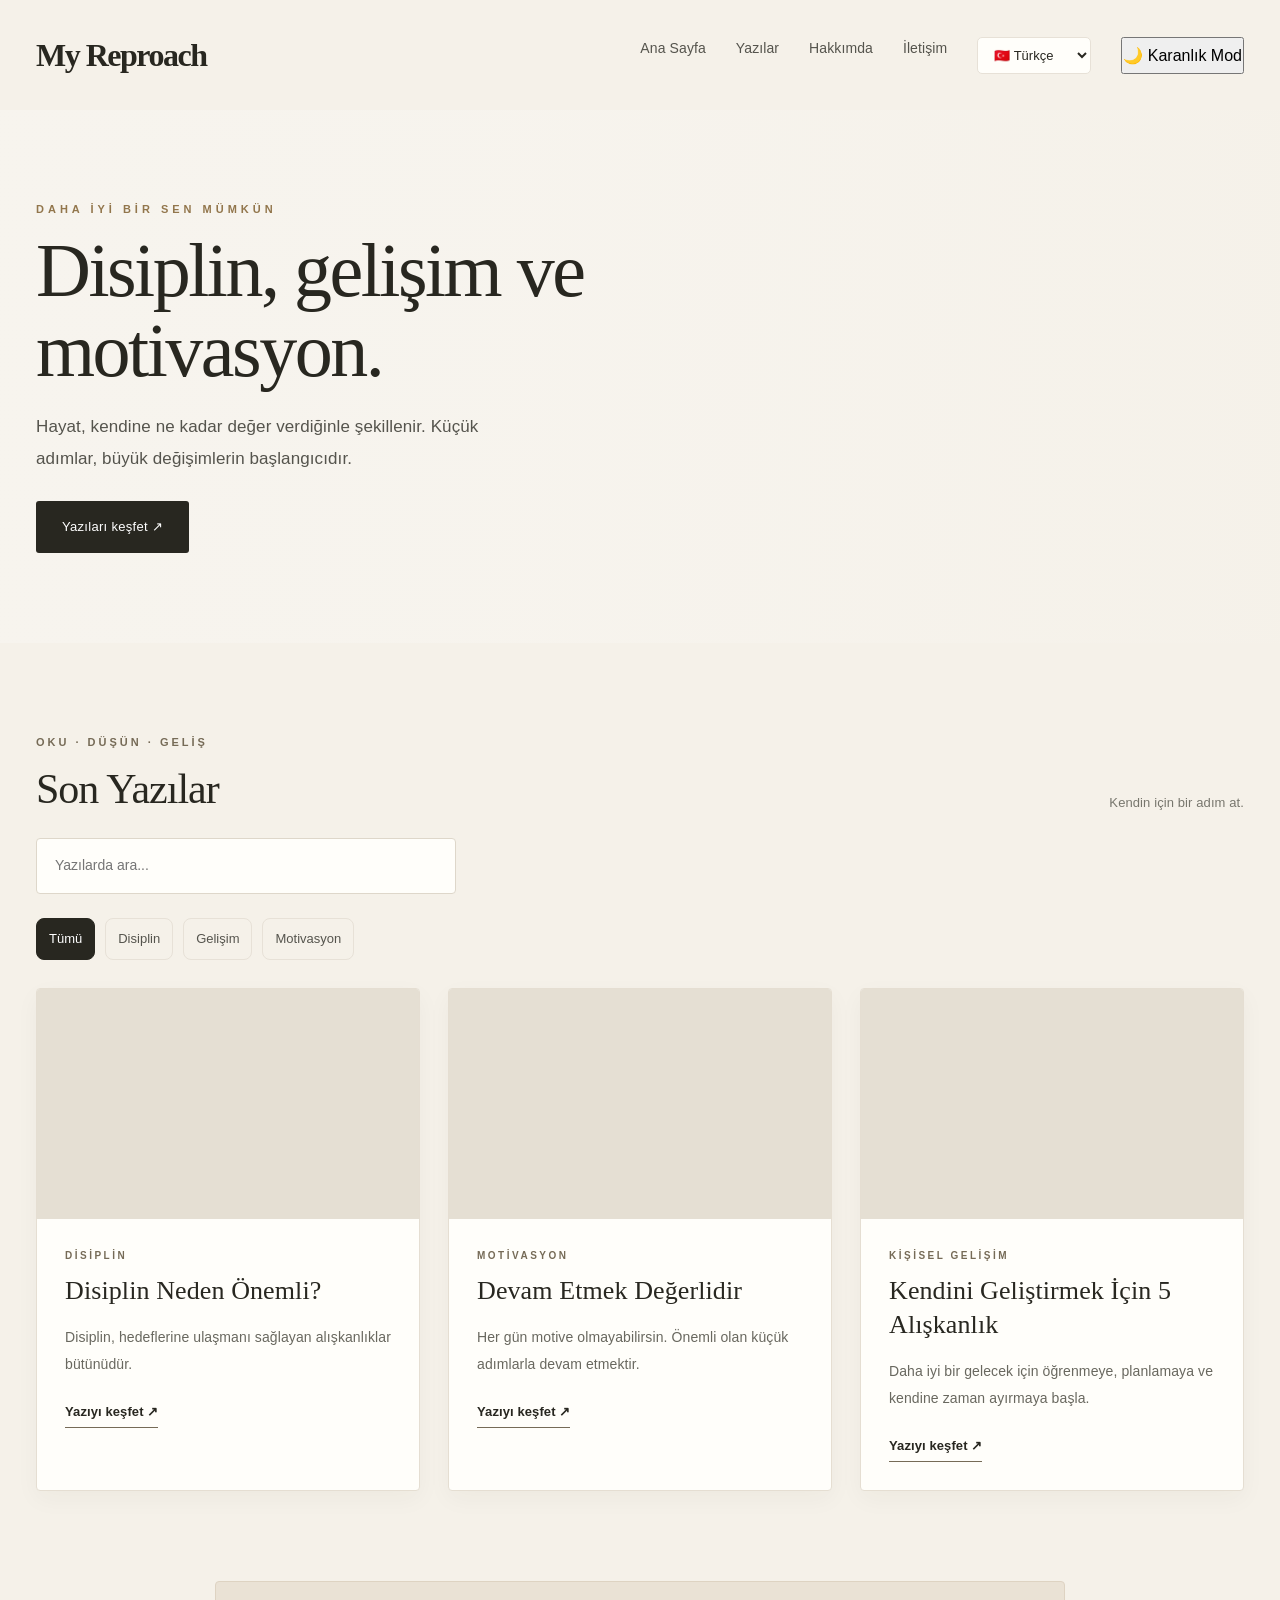
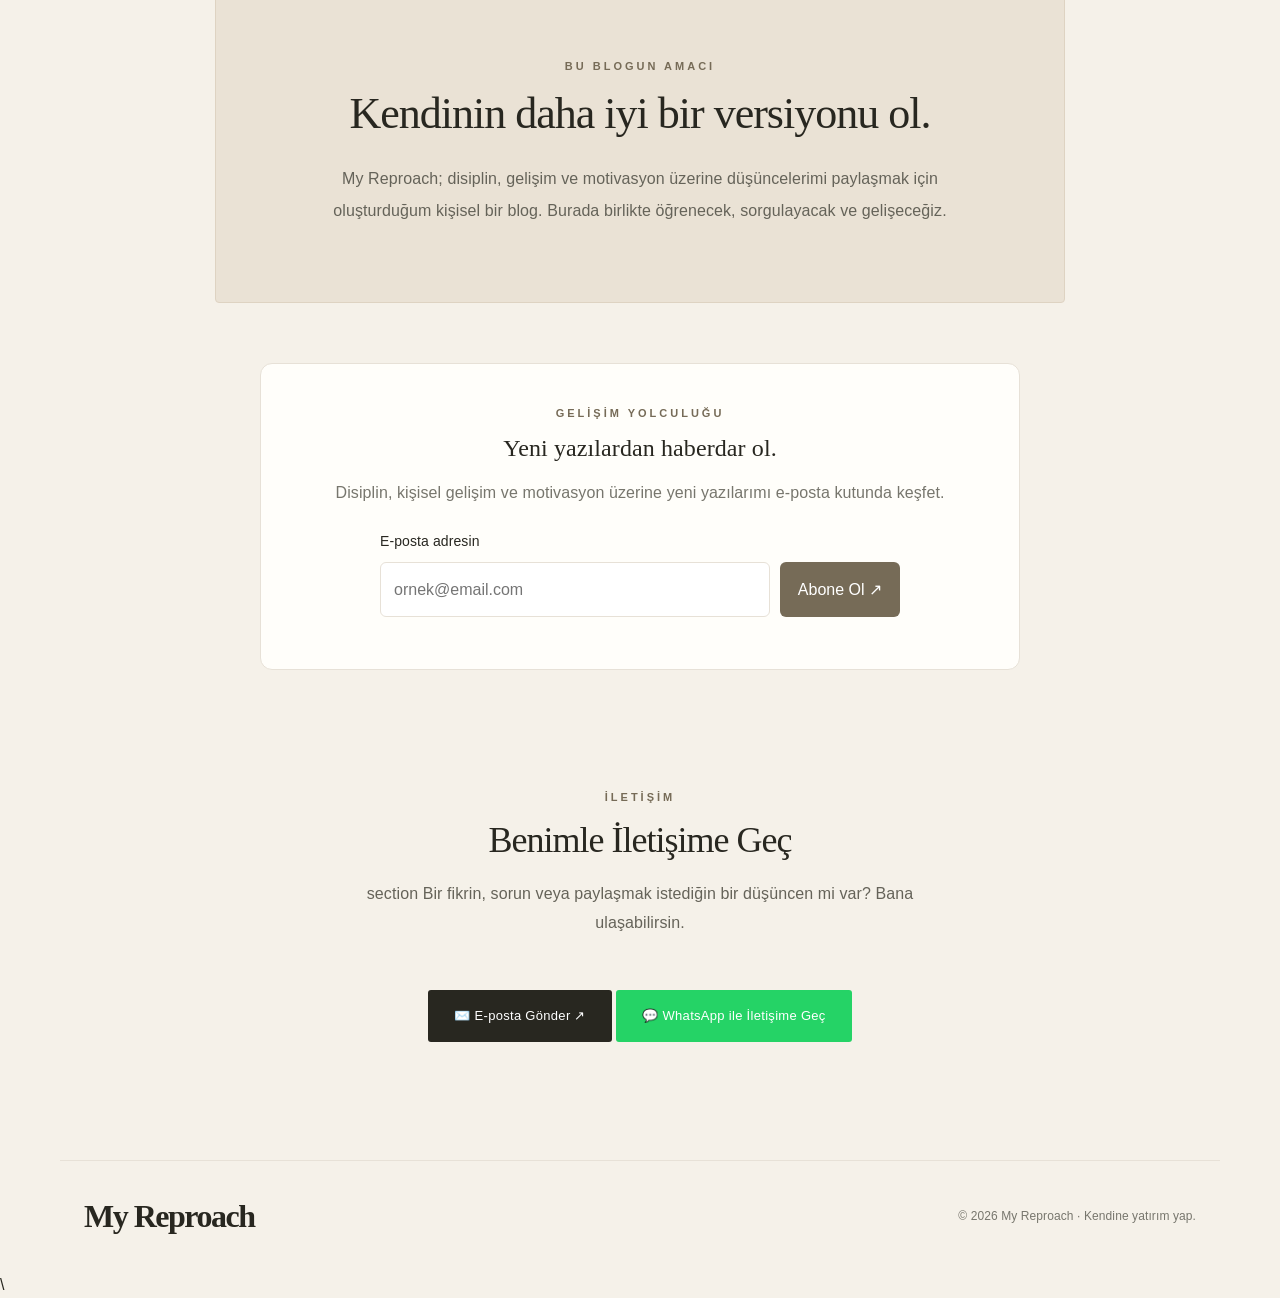
==== commit 361f3cac: "Add files via upload" ====
--- a/my blog.html
+++ b/my blog.html
@@ -16,6 +16,13 @@
     <a href="#yazilar">Yazılar</a>
     <a href="#hakkimda">Hakkımda</a>
     <a href="#iletisim">İletişim</a>
+
+    <select id="language-select" aria-label="Dil seçimi">
+      <option value="tr">🇹🇷 Türkçe</option>
+      <option value="en">🇬🇧 English</option>
+      <option value="de">🇩🇪 Deutsch</option>
+    </select>
+
     <button id="theme-toggle" type="button">🌙 Karanlık Mod</button>
   </nav>
 </header>
@@ -299,6 +306,230 @@
       themeButton.textContent = "🌙 Karanlık Mod";
     }
   });
+  // MY REPROACH - DİL SEÇENEĞİ
+
+  const languageSelect = document.getElementById("language-select");
+
+  const languageTexts = {
+    en: {
+      "Ana Sayfa": "Home",
+      "Yazılar": "Articles",
+      "Hakkımda": "About",
+      "İletişim": "Contact",
+      "DAHA İYİ BİR SEN MÜMKÜN": "A BETTER YOU IS POSSIBLE",
+      "Disiplin, gelişim ve motivasyon.": "Discipline, growth and motivation.",
+      "Hayat, kendine ne kadar değer verdiğinle şekillenir. Küçük adımlar, büyük değişimlerin başlangıcıdır.": "Life is shaped by how much you value yourself. Small steps are the beginning of great changes.",
+      "Yazıları keşfet ↗": "Explore articles ↗",
+      "OKU · DÜŞÜN · GELİŞ": "READ · THINK · GROW",
+      "Son Yazılar": "Latest Articles",
+      "Kendin için bir adım at.": "Take a step for yourself.",
+      "Yazılarda ara...": "Search articles...",
+      "Tümü": "All",
+      "Disiplin": "Discipline",
+      "Gelişim": "Growth",
+      "Motivasyon": "Motivation",
+      "DİSİPLİN": "DISCIPLINE",
+      "MOTİVASYON": "MOTIVATION",
+      "KİŞİSEL GELİŞİM": "PERSONAL GROWTH",
+      "Disiplin Neden Önemli?": "Why Is Discipline Important?",
+      "Disiplin, hedeflerine ulaşmanı sağlayan alışkanlıklar bütünüdür.": "Discipline is a set of habits that helps you reach your goals.",
+      "Devam Etmek Değerlidir": "The Value of Perseverance",
+      "Her gün motive olmayabilirsin. Önemli olan küçük adımlarla devam etmektir.": "You may not feel motivated every day. What matters is continuing with small steps.",
+      "Kendini Geliştirmek İçin 5 Alışkanlık": "5 Habits for Personal Growth",
+      "Daha iyi bir gelecek için öğrenmeye, planlamaya ve kendine zaman ayırmaya başla.": "Start learning, planning and making time for yourself to build a better future.",
+      "Yazıyı keşfet ↗": "Read article ↗",
+      "DİSİPLİN · 5 DAKİKALIK OKUMA": "DISCIPLINE · 5-MINUTE READ",
+      "Disiplin, her gün motive hissetmek değildir. İstemediğin günlerde bile hedeflerin için küçük bir adım atabilmektir.": "Discipline does not mean feeling motivated every day. It means taking a small step toward your goals, even on days when you don't feel like it.",
+      "Küçük adımlarla başla": "Start with small steps",
+      "Büyük değişimler bir anda gerçekleşmez. Her gün 20 dakika kitap okumak, çalışma masanı düzenlemek veya gününü planlamak zamanla güçlü alışkanlıklara dönüşebilir.": "Big changes do not happen overnight. Reading for 20 minutes, organizing your desk or planning your day can become powerful habits over time.",
+      "Kendine verdiğin sözleri tut": "Keep the promises you make to yourself",
+      "Kendine ulaşılabilir hedefler koy. Bir gün planını uygulayamadığında vazgeçme; ertesi gün yeniden başla. Önemli olan kusursuz olmak değil, devam etmektir.": "Set achievable goals. If you miss your plan one day, don't give up; start again the next day. What matters is not perfection, but persistence.",
+      "MOTİVASYON · 4 DAKİKALIK OKUMA": "MOTIVATION · 4-MINUTE READ",
+      "Her gün motive hissetmek zorunda değilsin. Bazen yorulabilir veya hedeflerinden uzaklaşabilirsin. Önemli olan yeniden başlayabilmektir.": "You don't have to feel motivated every day. Sometimes you may get tired or lose sight of your goals. What matters is being able to start again.",
+      "Küçük adımların gücü": "The power of small steps",
+      "Büyük hedeflerini küçük parçalara ayır. Bir saat çalışamıyorsan 15 dakika çalış. Önemli olan mükemmel olmak değil, başlamaktır.": "Break big goals into smaller tasks. If you can't study for an hour, study for 15 minutes. What matters is starting, not being perfect.",
+      "Kendini başkalarıyla kıyaslama": "Don't compare yourself to others",
+      "Başkalarının ne yaptığına değil, kendi gelişimine odaklan. Dünkü hâlinden daha iyi olmak için çabala.": "Focus on your own growth, not what others are doing. Try to be better than you were yesterday.",
+      "KİŞİSEL GELİŞİM · 5 DAKİKALIK OKUMA": "PERSONAL GROWTH · 5-MINUTE READ",
+      "1. Her gün öğren": "1. Learn every day",
+      "Kitap okuyarak veya yeni bir beceri öğrenerek kendine yatırım yap.": "Invest in yourself by reading books or learning a new skill.",
+      "2. Gününü planla": "2. Plan your day",
+      "Her gün tamamlamak istediğin üç önemli işi belirle.": "Choose three important tasks you want to complete each day.",
+      "3. Hareket et": "3. Keep moving",
+      "Yürüyüşe ve düzenli fiziksel aktiviteye zaman ayır.": "Make time for walks and regular physical activity.",
+      "4. Teknoloji kullanımını yönet": "4. Manage your technology use",
+      "Dikkatini dağıtan bildirimleri sınırlandır ve öğrenmeye odaklan.": "Limit distracting notifications and focus on learning.",
+      "5. İlerlemeni takip et": "5. Track your progress",
+      "Her akşam neler öğrendiğini ve yarın neyi geliştirebileceğini düşün.": "Each evening, reflect on what you learned and what you can improve tomorrow.",
+      "← Tüm yazılara dön": "← Back to all articles",
+      "BU BLOGUN AMACI": "THE PURPOSE OF THIS BLOG",
+      "Kendinin daha iyi bir versiyonu ol.": "Become a better version of yourself.",
+      "My Reproach; disiplin, gelişim ve motivasyon üzerine düşüncelerimi paylaşmak için oluşturduğum kişisel bir blog. Burada birlikte öğrenecek, sorgulayacak ve gelişeceğiz.": "My Reproach is a personal blog where I share my thoughts on discipline, growth and motivation. Here, we will learn, reflect and grow together.",
+      "GELİŞİM YOLCULUĞU": "YOUR GROWTH JOURNEY",
+      "Yeni yazılardan haberdar ol.": "Stay updated with new articles.",
+      "Disiplin, kişisel gelişim ve motivasyon üzerine yeni yazılarımı e-posta kutunda keşfet.": "Discover new articles on discipline, personal growth and motivation in your inbox.",
+      "E-posta adresin": "Your email address",
+      "ornek@email.com": "example@email.com",
+      "Abone Ol ↗": "Subscribe ↗",
+      "Benimle İletişime Geç": "Get in Touch",
+      "Bir fikrin, sorun veya paylaşmak istediğin bir düşüncen mi var? Bana ulaşabilirsin.": "Have an idea, a question or a thought to share? Feel free to contact me.",
+      "section Bir fikrin, sorun veya paylaşmak istediğin bir düşüncen mi var? Bana ulaşabilirsin.": "Have an idea, a question or a thought to share? Feel free to contact me.",
+      "✉️ E-posta Gönder ↗": "✉️ Send an Email ↗",
+      "💬 WhatsApp ile İletişime Geç": "💬 Contact me on WhatsApp",
+      "© 2026 My Reproach · Kendine yatırım yap.": "© 2026 My Reproach · Invest in yourself."
+    },
+
+    de: {
+      "Ana Sayfa": "Startseite",
+      "Yazılar": "Artikel",
+      "Hakkımda": "Über mich",
+      "İletişim": "Kontakt",
+      "DAHA İYİ BİR SEN MÜMKÜN": "EIN BESSERES ICH IST MÖGLICH",
+      "Disiplin, gelişim ve motivasyon.": "Disziplin, Entwicklung und Motivation.",
+      "Hayat, kendine ne kadar değer verdiğinle şekillenir. Küçük adımlar, büyük değişimlerin başlangıcıdır.": "Das Leben wird davon geprägt, wie sehr du dich selbst wertschätzt. Kleine Schritte sind der Anfang großer Veränderungen.",
+      "Yazıları keşfet ↗": "Artikel entdecken ↗",
+      "OKU · DÜŞÜN · GELİŞ": "LESEN · DENKEN · WACHSEN",
+      "Son Yazılar": "Neueste Artikel",
+      "Kendin için bir adım at.": "Mach einen Schritt für dich selbst.",
+      "Yazılarda ara...": "Artikel durchsuchen...",
+      "Tümü": "Alle",
+      "Disiplin": "Disziplin",
+      "Gelişim": "Entwicklung",
+      "Motivasyon": "Motivation",
+      "DİSİPLİN": "DISZIPLIN",
+      "MOTİVASYON": "MOTIVATION",
+      "KİŞİSEL GELİŞİM": "PERSÖNLICHE ENTWICKLUNG",
+      "Disiplin Neden Önemli?": "Warum ist Disziplin wichtig?",
+      "Disiplin, hedeflerine ulaşmanı sağlayan alışkanlıklar bütünüdür.": "Disziplin ist eine Sammlung von Gewohnheiten, die dir helfen, deine Ziele zu erreichen.",
+      "Devam Etmek Değerlidir": "Dranbleiben lohnt sich",
+      "Her gün motive olmayabilirsin. Önemli olan küçük adımlarla devam etmektir.": "Du bist vielleicht nicht jeden Tag motiviert. Wichtig ist, mit kleinen Schritten weiterzumachen.",
+      "Kendini Geliştirmek İçin 5 Alışkanlık": "5 Gewohnheiten zur persönlichen Entwicklung",
+      "Daha iyi bir gelecek için öğrenmeye, planlamaya ve kendine zaman ayırmaya başla.": "Lerne, plane und nimm dir Zeit für dich, um eine bessere Zukunft aufzubauen.",
+      "Yazıyı keşfet ↗": "Artikel lesen ↗",
+      "DİSİPLİN · 5 DAKİKALIK OKUMA": "DISZIPLIN · 5 MINUTEN LESEZEIT",
+      "Disiplin, her gün motive hissetmek değildir. İstemediğin günlerde bile hedeflerin için küçük bir adım atabilmektir.": "Disziplin bedeutet nicht, sich jeden Tag motiviert zu fühlen. Es bedeutet, auch an schwierigen Tagen einen kleinen Schritt auf deine Ziele zuzugehen.",
+      "Küçük adımlarla başla": "Beginne mit kleinen Schritten",
+      "Büyük değişimler bir anda gerçekleşmez. Her gün 20 dakika kitap okumak, çalışma masanı düzenlemek veya gününü planlamak zamanla güçlü alışkanlıklara dönüşebilir.": "Große Veränderungen geschehen nicht über Nacht. Täglich 20 Minuten zu lesen, deinen Schreibtisch aufzuräumen oder deinen Tag zu planen, kann mit der Zeit zu starken Gewohnheiten werden.",
+      "Kendine verdiğin sözleri tut": "Halte deine Versprechen an dich selbst",
+      "Kendine ulaşılabilir hedefler koy. Bir gün planını uygulayamadığında vazgeçme; ertesi gün yeniden başla. Önemli olan kusursuz olmak değil, devam etmektir.": "Setze dir erreichbare Ziele. Wenn du deinen Plan einmal nicht schaffst, gib nicht auf, sondern beginne am nächsten Tag neu. Es geht nicht um Perfektion, sondern ums Weitermachen.",
+      "MOTİVASYON · 4 DAKİKALIK OKUMA": "MOTIVATION · 4 MINUTEN LESEZEIT",
+      "Her gün motive hissetmek zorunda değilsin. Bazen yorulabilir veya hedeflerinden uzaklaşabilirsin. Önemli olan yeniden başlayabilmektir.": "Du musst dich nicht jeden Tag motiviert fühlen. Manchmal wirst du müde oder verlierst deine Ziele aus den Augen. Wichtig ist, wieder anfangen zu können.",
+      "Küçük adımların gücü": "Die Kraft kleiner Schritte",
+      "Büyük hedeflerini küçük parçalara ayır. Bir saat çalışamıyorsan 15 dakika çalış. Önemli olan mükemmel olmak değil, başlamaktır.": "Teile große Ziele in kleine Aufgaben auf. Wenn du nicht eine Stunde lernen kannst, lerne 15 Minuten. Wichtig ist anzufangen, nicht perfekt zu sein.",
+      "Kendini başkalarıyla kıyaslama": "Vergleiche dich nicht mit anderen",
+      "Başkalarının ne yaptığına değil, kendi gelişimine odaklan. Dünkü hâlinden daha iyi olmak için çabala.": "Konzentriere dich auf deine eigene Entwicklung, nicht auf das, was andere tun. Versuche, besser zu sein als gestern.",
+      "KİŞİSEL GELİŞİM · 5 DAKİKALIK OKUMA": "PERSÖNLICHE ENTWICKLUNG · 5 MINUTEN LESEZEIT",
+      "1. Her gün öğren": "1. Lerne jeden Tag",
+      "Kitap okuyarak veya yeni bir beceri öğrenerek kendine yatırım yap.": "Investiere in dich selbst, indem du liest oder eine neue Fähigkeit erlernst.",
+      "2. Gününü planla": "2. Plane deinen Tag",
+      "Her gün tamamlamak istediğin üç önemli işi belirle.": "Lege jeden Tag drei wichtige Aufgaben fest, die du erledigen möchtest.",
+      "3. Hareket et": "3. Bleib in Bewegung",
+      "Yürüyüşe ve düzenli fiziksel aktiviteye zaman ayır.": "Nimm dir Zeit für Spaziergänge und regelmäßige Bewegung.",
+      "4. Teknoloji kullanımını yönet": "4. Kontrolliere deine Technologienutzung",
+      "Dikkatini dağıtan bildirimleri sınırlandır ve öğrenmeye odaklan.": "Begrenze störende Benachrichtigungen und konzentriere dich aufs Lernen.",
+      "5. İlerlemeni takip et": "5. Verfolge deine Fortschritte",
+      "Her akşam neler öğrendiğini ve yarın neyi geliştirebileceğini düşün.": "Überlege jeden Abend, was du gelernt hast und was du morgen verbessern kannst.",
+      "← Tüm yazılara dön": "← Zurück zu allen Artikeln",
+      "BU BLOGUN AMACI": "DAS ZIEL DIESES BLOGS",
+      "Kendinin daha iyi bir versiyonu ol.": "Werde eine bessere Version deiner selbst.",
+      "My Reproach; disiplin, gelişim ve motivasyon üzerine düşüncelerimi paylaşmak için oluşturduğum kişisel bir blog. Burada birlikte öğrenecek, sorgulayacak ve gelişeceğiz.": "My Reproach ist ein persönlicher Blog, in dem ich meine Gedanken zu Disziplin, Entwicklung und Motivation teile. Hier werden wir gemeinsam lernen, nachdenken und wachsen.",
+      "GELİŞİM YOLCULUĞU": "DEIN WEG ZUR ENTWICKLUNG",
+      "Yeni yazılardan haberdar ol.": "Bleib über neue Artikel informiert.",
+      "Disiplin, kişisel gelişim ve motivasyon üzerine yeni yazılarımı e-posta kutunda keşfet.": "Entdecke neue Artikel über Disziplin, persönliche Entwicklung und Motivation in deinem Posteingang.",
+      "E-posta adresin": "Deine E-Mail-Adresse",
+      "ornek@email.com": "beispiel@email.com",
+      "Abone Ol ↗": "Abonnieren ↗",
+      "Benimle İletişime Geç": "Kontaktiere mich",
+      "Bir fikrin, sorun veya paylaşmak istediğin bir düşüncen mi var? Bana ulaşabilirsin.": "Hast du eine Idee, eine Frage oder einen Gedanken, den du teilen möchtest? Schreib mir gerne.",
+      "section Bir fikrin, sorun veya paylaşmak istediğin bir düşüncen mi var? Bana ulaşabilirsin.": "Hast du eine Idee, eine Frage oder einen Gedanken, den du teilen möchtest? Schreib mir gerne.",
+      "✉️ E-posta Gönder ↗": "✉️ E-Mail senden ↗",
+      "💬 WhatsApp ile İletişime Geç": "💬 Kontaktiere mich über WhatsApp",
+      "© 2026 My Reproach · Kendine yatırım yap.": "© 2026 My Reproach · Investiere in dich selbst."
+    }
+  };
+
+  const themeLabels = {
+    tr: { light: "🌙 Karanlık Mod", dark: "☀️ Açık Mod" },
+    en: { light: "🌙 Dark Mode", dark: "☀️ Light Mode" },
+    de: { light: "🌙 Dunkelmodus", dark: "☀️ Heller Modus" }
+  };
+
+  // Sayfadaki yazıların ilk hâlini sakla.
+  const languageTextNodes = [];
+  const languageWalker = document.createTreeWalker(
+          document.body,
+          NodeFilter.SHOW_TEXT
+  );
+
+  let languageNode;
+
+  while ((languageNode = languageWalker.nextNode())) {
+    if (languageNode.parentElement.closest("script, style")) continue;
+
+    const original = languageNode.nodeValue;
+    const key = original.replace(/\s+/g, " ").trim();
+
+    if (key) {
+      languageTextNodes.push({ node: languageNode, original, key });
+    }
+  }
+
+  let currentLanguage = "tr";
+
+  function applyLanguage(language) {
+    currentLanguage = language;
+
+    const dictionary = languageTexts[language] || {};
+
+    languageTextNodes.forEach(function (item) {
+      const translated = dictionary[item.key] || item.key;
+      const leading = item.original.match(/^\s*/)[0];
+      const trailing = item.original.match(/\s*$/)[0];
+
+      item.node.nodeValue = leading + translated + trailing;
+    });
+
+    document.documentElement.lang = language;
+    languageSelect.value = language;
+
+    try {
+      localStorage.setItem("myReproachLanguage", language);
+    } catch (error) {
+      // Tarayıcı depolamayı engelliyorsa site yine çalışır.
+    }
+
+    updateThemeLabel();
+  }
+
+  // Dil değiştirildiğinde metinleri güncelle.
+  languageSelect.addEventListener("change", function () {
+    applyLanguage(languageSelect.value);
+  });
+
+  // Seçilen dile göre karanlık mod düğmesini güncelle.
+  function updateThemeLabel() {
+    const isDark = document.body.classList.contains("dark-mode");
+    themeButton.textContent =
+            themeLabels[currentLanguage][isDark ? "dark" : "light"];
+  }
+
+  // Mevcut karanlık mod koduyla birlikte çalışmasını sağla.
+  themeButton.addEventListener("click", updateThemeLabel);
+
+  // Daha önce seçilen dili yükle.
+  let savedLanguage = "tr";
+
+  try {
+    savedLanguage = localStorage.getItem("myReproachLanguage") || "tr";
+  } catch (error) {
+    savedLanguage = "tr";
+  }
+
+  if (!["tr", "en", "de"].includes(savedLanguage)) {
+    savedLanguage = "tr";
+  }
+
+  applyLanguage(savedLanguage);
 </script>
 
 
--- a/style.css
+++ b/style.css
@@ -455,12 +455,13 @@
 .read-more {
     max-width: 100%;
 }
-}
+
 /* My Reproach - Karanlık Mod */
 
-border-radius: 8px;
-padding: 9px 12px;
-cursor: pointer;
+.filter {
+    border-radius: 8px;
+    padding: 9px 12px;
+    cursor: pointer;
 }
 
 body.dark-mode .filter {
@@ -473,6 +474,7 @@
     background-color: #d6c6a1;
     color: #171815;
     border-color: #d6c6a1;
+}
 }body.dark-mode {
      background-color: #171815 !important;
  }
@@ -1226,4 +1228,26 @@
 .whatsapp-button:hover {
     opacity: 0.85;
 }
-
+/* Dil seçici */
+#language-select {
+    padding: 9px 12px;
+    border: 1px solid var(--border);
+    border-radius: 5px;
+    background: var(--surface);
+    color: var(--text);
+    font: inherit;
+    font-size: 13px;
+    cursor: pointer;
+}
+
+body.dark-mode #language-select {
+    background: #24251f;
+    color: #f1efe7;
+    border-color: #55564c;
+}
+
+#language-select:focus {
+    outline: 2px solid var(--accent);
+    outline-offset: 2px;
+}
+
